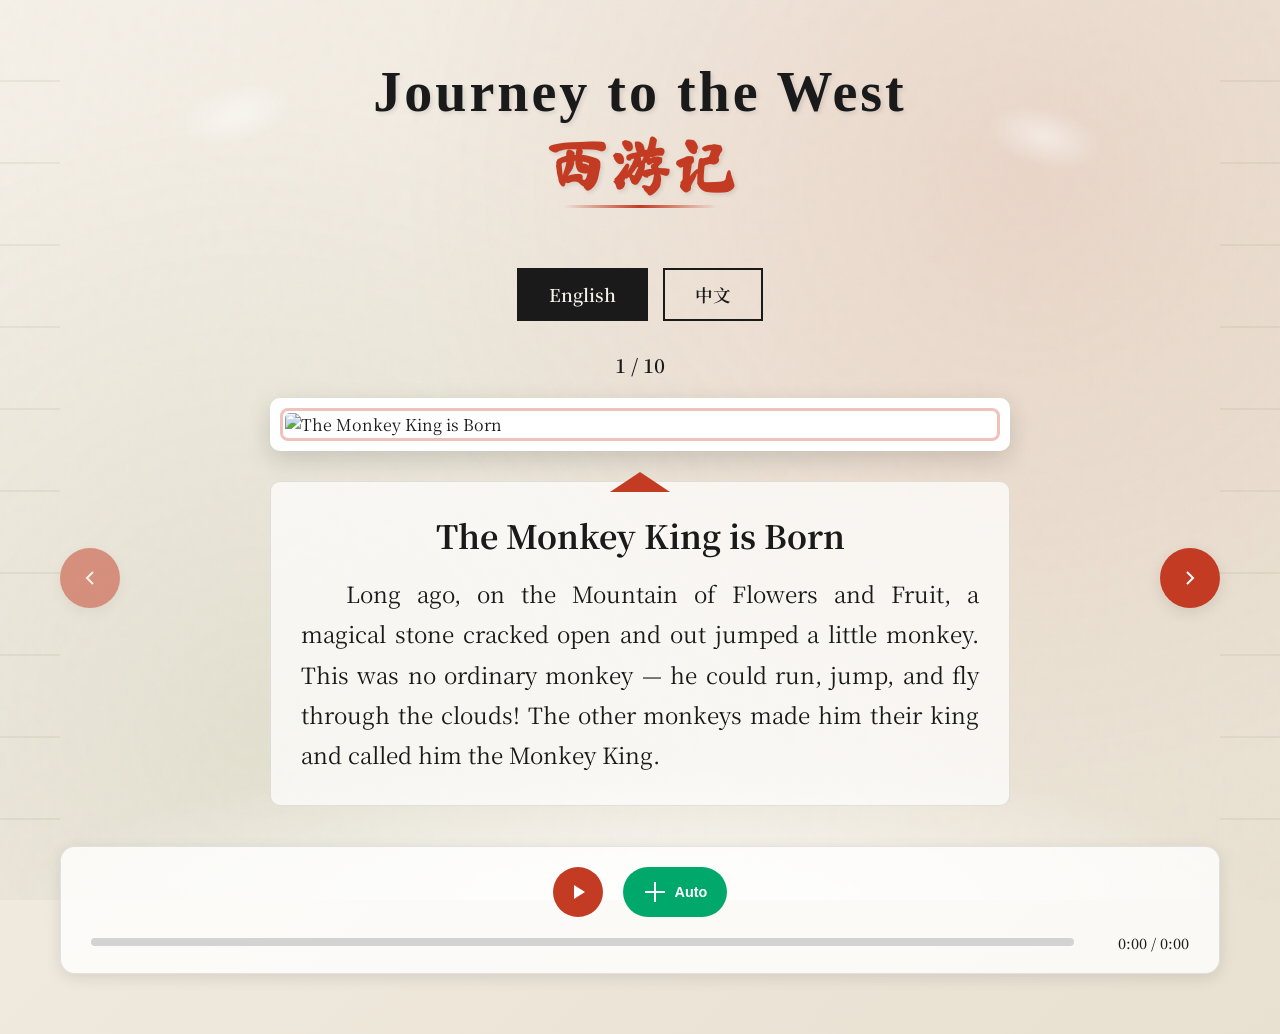
==== index.html @ ac000cf2 "Initial commit: Journey to the West interactive story app - Created bilingual story app (English/Chi" ====
<!DOCTYPE html>
<html lang="en">
<head>
    <meta charset="UTF-8">
    <meta name="viewport" content="width=device-width, initial-scale=1.0">
    <title>Journey to the West | 西游记</title>
    <link rel="stylesheet" href="css/style.css">
    <link href="https://fonts.googleapis.com/css2?family=Noto+Serif+SC:wght@400;600;700&family=Ma+Shan+Zheng&family=ZCOOL+XiaoWei&display=swap" rel="stylesheet">
</head>
<body>
    <div class="container">
        <!-- Header with traditional Chinese design -->
        <header class="header">
            <div class="cloud-decoration left"></div>
            <h1 class="title">
                <span class="title-en">Journey to the West</span>
                <span class="title-zh">西游记</span>
            </h1>
            <div class="cloud-decoration right"></div>
        </header>

        <!-- Language Toggle -->
        <div class="language-toggle">
            <button id="langEn" class="lang-btn active">English</button>
            <button id="langZh" class="lang-btn">中文</button>
        </div>

        <!-- Main Story Area -->
        <main class="story-area">
            <!-- Page Navigation -->
            <button id="prevBtn" class="nav-btn prev" aria-label="Previous page">
                <svg viewBox="0 0 24 24" fill="none" stroke="currentColor" stroke-width="2">
                    <path d="M15 18l-6-6 6-6"/>
                </svg>
            </button>

            <!-- Story Content -->
            <div class="story-content">
                <div class="page-indicator">
                    <span id="currentPage">1</span> / <span id="totalPages">10</span>
                </div>
                
                <div class="illustration-container">
                    <img id="storyImage" src="images/page1.jpg" alt="Story illustration" class="story-image">
                    <div class="illustration-frame"></div>
                </div>

                <div class="text-container">
                    <h2 id="storyTitle" class="story-title">The Monkey King is Born</h2>
                    <div id="pinyinContainer" class="pinyin-container" style="display: none;">
                        <p id="storyPinyin" class="story-pinyin">Měi Hóu Wáng Chū Shì</p>
                    </div>
                    <p id="storyText" class="story-text">Long ago, on the Mountain of Flowers and Fruit, a magical stone cracked open and out jumped a little monkey.</p>
                </div>
            </div>

            <button id="nextBtn" class="nav-btn next" aria-label="Next page">
                <svg viewBox="0 0 24 24" fill="none" stroke="currentColor" stroke-width="2">
                    <path d="M9 18l6-6-6-6"/>
                </svg>
            </button>
        </main>

        <!-- Audio Controls -->
        <div class="audio-controls">
            <div class="audio-main">
                <button id="playBtn" class="audio-btn play" aria-label="Play audio">
                    <svg viewBox="0 0 24 24" fill="currentColor">
                        <path d="M8 5v14l11-7z"/>
                    </svg>
                </button>
                <button id="autoPlayBtn" class="audio-btn auto-play" aria-label="Toggle auto play">
                    <svg viewBox="0 0 24 24" fill="none" stroke="currentColor" stroke-width="2">
                        <path d="M12 2v20M2 12h20"/>
                    </svg>
                    <span class="auto-play-text">Auto</span>
                </button>
            </div>
            <div class="audio-progress">
                <div id="progressBar" class="progress-bar">
                    <div id="progressFill" class="progress-fill"></div>
                </div>
                <div class="audio-time">
                    <span id="currentTime">0:00</span> / <span id="totalTime">0:00</span>
                </div>
            </div>
        </div>

        <!-- Decorative Elements -->
        <div class="decorative-elements">
            <div class="bamboo-left"></div>
            <div class="bamboo-right"></div>
            <div class="cloud-bottom"></div>
        </div>
    </div>

    <script src="js/app.js"></script>
</body>
</html>
---- css/style.css ----
/* CSS Variables for Chinese painting aesthetic */
:root {
    /* Colors inspired by traditional Chinese paintings */
    --ink-black: #1a1a1a;
    --rice-paper: #f5f0e8;
    --vermillion: #c23b22;
    --jade-green: #00a86b;
    --gold: #d4af37;
    --sky-blue: #87ceeb;
    --plum-purple: #8e4585;
    --bamboo-green: #78915a;
    --mist-gray: #d3d3d3;
    
    /* Gradients */
    --paper-gradient: linear-gradient(135deg, #f5f0e8 0%, #e8e0d0 100%);
    --ink-gradient: linear-gradient(135deg, #1a1a1a 0%, #333333 100%);
    
    /* Shadows */
    --shadow-soft: 0 4px 15px rgba(0, 0, 0, 0.1);
    --shadow-medium: 0 8px 25px rgba(0, 0, 0, 0.15);
    
    /* Transitions */
    --transition-smooth: all 0.4s cubic-bezier(0.4, 0, 0.2, 1);
}

/* Reset and base styles */
* {
    margin: 0;
    padding: 0;
    box-sizing: border-box;
}

body {
    font-family: 'Noto Serif SC', 'Georgia', serif;
    background: var(--paper-gradient);
    color: var(--ink-black);
    min-height: 100vh;
    overflow-x: hidden;
    position: relative;
}

/* Background texture like rice paper */
body::before {
    content: '';
    position: fixed;
    top: 0;
    left: 0;
    width: 100%;
    height: 100%;
    background-image: 
        radial-gradient(circle at 20% 80%, rgba(120, 145, 90, 0.1) 0%, transparent 50%),
        radial-gradient(circle at 80% 20%, rgba(194, 59, 34, 0.1) 0%, transparent 50%),
        url('data:image/svg+xml;utf8,<svg xmlns="http://www.w3.org/2000/svg" viewBox="0 0 100 100"><filter id="noise"><feTurbulence type="fractalNoise" baseFrequency="0.8" numOctaves="4" stitchTiles="stitch"/></filter><rect width="100%" height="100%" filter="url(%23noise)" opacity="0.03"/></svg>');
    pointer-events: none;
    z-index: -1;
}

.container {
    max-width: 1200px;
    margin: 0 auto;
    padding: 20px;
    position: relative;
}

/* Header styling */
.header {
    text-align: center;
    padding: 40px 20px;
    position: relative;
    margin-bottom: 30px;
}

.title {
    display: flex;
    flex-direction: column;
    align-items: center;
    gap: 10px;
}

.title-en {
    font-size: 3.5rem;
    font-weight: 700;
    color: var(--ink-black);
    text-shadow: 2px 2px 4px rgba(0, 0, 0, 0.1);
    letter-spacing: 3px;
    font-family: 'Georgia', serif;
}

.title-zh {
    font-size: 4rem;
    font-weight: 700;
    color: var(--vermillion);
    font-family: 'Ma Shan Zheng', cursive;
    text-shadow: 2px 2px 4px rgba(0, 0, 0, 0.1);
    position: relative;
}

.title-zh::after {
    content: '';
    position: absolute;
    bottom: -10px;
    left: 50%;
    transform: translateX(-50%);
    width: 80%;
    height: 3px;
    background: linear-gradient(90deg, transparent, var(--vermillion), transparent);
}

/* Cloud decorations */
.cloud-decoration {
    position: absolute;
    width: 120px;
    height: 60px;
    background: radial-gradient(ellipse at center, rgba(255, 255, 255, 0.8) 0%, transparent 70%);
    border-radius: 50%;
    opacity: 0.6;
}

.cloud-decoration.left {
    left: 10%;
    top: 30%;
    transform: rotate(-15deg);
}

.cloud-decoration.right {
    right: 10%;
    top: 40%;
    transform: rotate(15deg);
}

/* Language Toggle */
.language-toggle {
    display: flex;
    justify-content: center;
    gap: 15px;
    margin-bottom: 30px;
}

.lang-btn {
    padding: 12px 30px;
    border: 2px solid var(--ink-black);
    background: transparent;
    color: var(--ink-black);
    font-family: 'Noto Serif SC', serif;
    font-size: 1.1rem;
    font-weight: 600;
    cursor: pointer;
    transition: var(--transition-smooth);
    position: relative;
    overflow: hidden;
}

.lang-btn::before {
    content: '';
    position: absolute;
    top: 0;
    left: -100%;
    width: 100%;
    height: 100%;
    background: var(--ink-black);
    transition: var(--transition-smooth);
    z-index: -1;
}

.lang-btn:hover::before,
.lang-btn.active::before {
    left: 0;
}

.lang-btn:hover,
.lang-btn.active {
    color: var(--rice-paper);
}

/* Main Story Area */
.story-area {
    display: flex;
    align-items: center;
    justify-content: space-between;
    margin-bottom: 40px;
    position: relative;
}

/* Navigation Buttons */
.nav-btn {
    width: 60px;
    height: 60px;
    border: none;
    background: var(--vermillion);
    color: white;
    border-radius: 50%;
    cursor: pointer;
    display: flex;
    align-items: center;
    justify-content: center;
    transition: var(--transition-smooth);
    box-shadow: var(--shadow-soft);
    z-index: 10;
}

.nav-btn:hover {
    transform: scale(1.1);
    box-shadow: var(--shadow-medium);
}

.nav-btn svg {
    width: 24px;
    height: 24px;
}

.nav-btn.prev {
    position: absolute;
    left: 0;
}

.nav-btn.next {
    position: absolute;
    right: 0;
}

/* Story Content */
.story-content {
    flex: 1;
    max-width: 900px;
    margin: 0 auto;
    padding: 0 80px;
}

.page-indicator {
    text-align: center;
    font-size: 1.2rem;
    color: var(--ink-black);
    margin-bottom: 20px;
    font-weight: 600;
}

/* Illustration Container */
.illustration-container {
    position: relative;
    margin-bottom: 30px;
    border-radius: 10px;
    overflow: hidden;
    box-shadow: var(--shadow-medium);
    background: white;
    padding: 15px;
}

.story-image {
    width: 100%;
    height: 400px;
    object-fit: cover;
    border-radius: 5px;
    transition: var(--transition-smooth);
}

.illustration-frame {
    position: absolute;
    top: 10px;
    left: 10px;
    right: 10px;
    bottom: 10px;
    border: 3px solid var(--vermillion);
    border-radius: 8px;
    pointer-events: none;
    opacity: 0.3;
}

/* Text Container */
.text-container {
    background: rgba(255, 255, 255, 0.7);
    padding: 30px;
    border-radius: 10px;
    border: 1px solid rgba(0, 0, 0, 0.1);
    position: relative;
}

.text-container::before {
    content: '';
    position: absolute;
    top: -10px;
    left: 50%;
    transform: translateX(-50%);
    width: 60px;
    height: 20px;
    background: var(--vermillion);
    clip-path: polygon(50% 0%, 0% 100%, 100% 100%);
}

.story-title {
    font-size: 2rem;
    color: var(--ink-black);
    margin-bottom: 15px;
    text-align: center;
    font-family: 'Noto Serif SC', serif;
    font-weight: 700;
}

.pinyin-container {
    text-align: center;
    margin-bottom: 15px;
}

.story-pinyin {
    font-size: 1.3rem;
    color: var(--plum-purple);
    font-style: italic;
    font-family: 'Georgia', serif;
}

.story-text {
    font-size: 1.4rem;
    line-height: 1.8;
    color: var(--ink-black);
    text-align: justify;
    text-indent: 2em;
}

/* Audio Controls */
.audio-controls {
    background: rgba(255, 255, 255, 0.8);
    padding: 20px 30px;
    border-radius: 15px;
    box-shadow: var(--shadow-soft);
    margin-bottom: 40px;
    border: 1px solid rgba(0, 0, 0, 0.1);
}

.audio-main {
    display: flex;
    justify-content: center;
    gap: 20px;
    margin-bottom: 15px;
}

.audio-btn {
    width: 50px;
    height: 50px;
    border: none;
    border-radius: 50%;
    cursor: pointer;
    display: flex;
    align-items: center;
    justify-content: center;
    transition: var(--transition-smooth);
    position: relative;
}

.audio-btn.play {
    background: var(--vermillion);
    color: white;
}

.audio-btn.play:hover {
    background: #a52d1a;
    transform: scale(1.05);
}

.audio-btn.auto-play {
    background: var(--jade-green);
    color: white;
    width: auto;
    padding: 0 20px;
    border-radius: 25px;
    gap: 8px;
}

.audio-btn.auto-play:hover {
    background: #008c5a;
}

.audio-btn.auto-play.active {
    background: var(--gold);
    color: var(--ink-black);
}

.auto-play-text {
    font-size: 0.9rem;
    font-weight: 600;
}

.audio-btn svg {
    width: 24px;
    height: 24px;
}

/* Progress Bar */
.audio-progress {
    display: flex;
    align-items: center;
    gap: 15px;
}

.progress-bar {
    flex: 1;
    height: 8px;
    background: var(--mist-gray);
    border-radius: 4px;
    overflow: hidden;
    cursor: pointer;
}

.progress-fill {
    height: 100%;
    background: linear-gradient(90deg, var(--vermillion), var(--gold));
    width: 0%;
    transition: width 0.1s linear;
    border-radius: 4px;
}

.audio-time {
    font-size: 0.9rem;
    color: var(--ink-black);
    font-weight: 500;
    min-width: 100px;
    text-align: right;
}

/* Decorative Elements */
.decorative-elements {
    position: fixed;
    top: 0;
    left: 0;
    width: 100%;
    height: 100%;
    pointer-events: none;
    z-index: -1;
}

.bamboo-left,
.bamboo-right {
    position: absolute;
    width: 60px;
    height: 100%;
    background: repeating-linear-gradient(
        0deg,
        transparent,
        transparent 40px,
        var(--bamboo-green) 40px,
        var(--bamboo-green) 42px
    );
    opacity: 0.1;
}

.bamboo-left {
    left: 0;
    background: repeating-linear-gradient(
        0deg,
        transparent,
        transparent 80px,
        var(--bamboo-green) 80px,
        var(--bamboo-green) 82px
    );
}

.bamboo-right {
    right: 0;
    background: repeating-linear-gradient(
        0deg,
        transparent,
        transparent 80px,
        var(--bamboo-green) 80px,
        var(--bamboo-green) 82px
    );
}

.cloud-bottom {
    position: absolute;
    bottom: 0;
    left: 0;
    width: 100%;
    height: 150px;
    background: radial-gradient(ellipse at bottom, rgba(255, 255, 255, 0.8) 0%, transparent 70%);
}

/* Responsive Design */
@media (max-width: 768px) {
    .title-en {
        font-size: 2.5rem;
    }
    
    .title-zh {
        font-size: 3rem;
    }
    
    .story-content {
        padding: 0 60px;
    }
    
    .story-image {
        height: 300px;
    }
    
    .story-text {
        font-size: 1.2rem;
    }
    
    .nav-btn {
        width: 50px;
        height: 50px;
    }
    
    .nav-btn svg {
        width: 20px;
        height: 20px;
    }
    
    .audio-controls {
        padding: 15px 20px;
    }
}

@media (max-width: 480px) {
    .title-en {
        font-size: 2rem;
    }
    
    .title-zh {
        font-size: 2.5rem;
    }
    
    .story-content {
        padding: 0 50px;
    }
    
    .story-image {
        height: 250px;
    }
    
    .story-text {
        font-size: 1.1rem;
        line-height: 1.6;
    }
    
    .text-container {
        padding: 20px;
    }
    
    .audio-main {
        flex-direction: column;
        align-items: center;
    }
}

/* Animations */
@keyframes fadeIn {
    from { opacity: 0; transform: translateY(20px); }
    to { opacity: 1; transform: translateY(0); }
}

@keyframes pulse {
    0%, 100% { transform: scale(1); }
    50% { transform: scale(1.05); }
}

.story-content {
    animation: fadeIn 0.6s ease-out;
}

.story-image:hover {
    animation: pulse 2s infinite;
}

/* Print styles */
@media print {
    .audio-controls,
    .language-toggle,
    .nav-btn,
    .decorative-elements {
        display: none;
    }
    
    .story-area {
        flex-direction: column;
    }
    
    .story-content {
        padding: 0;
    }
}
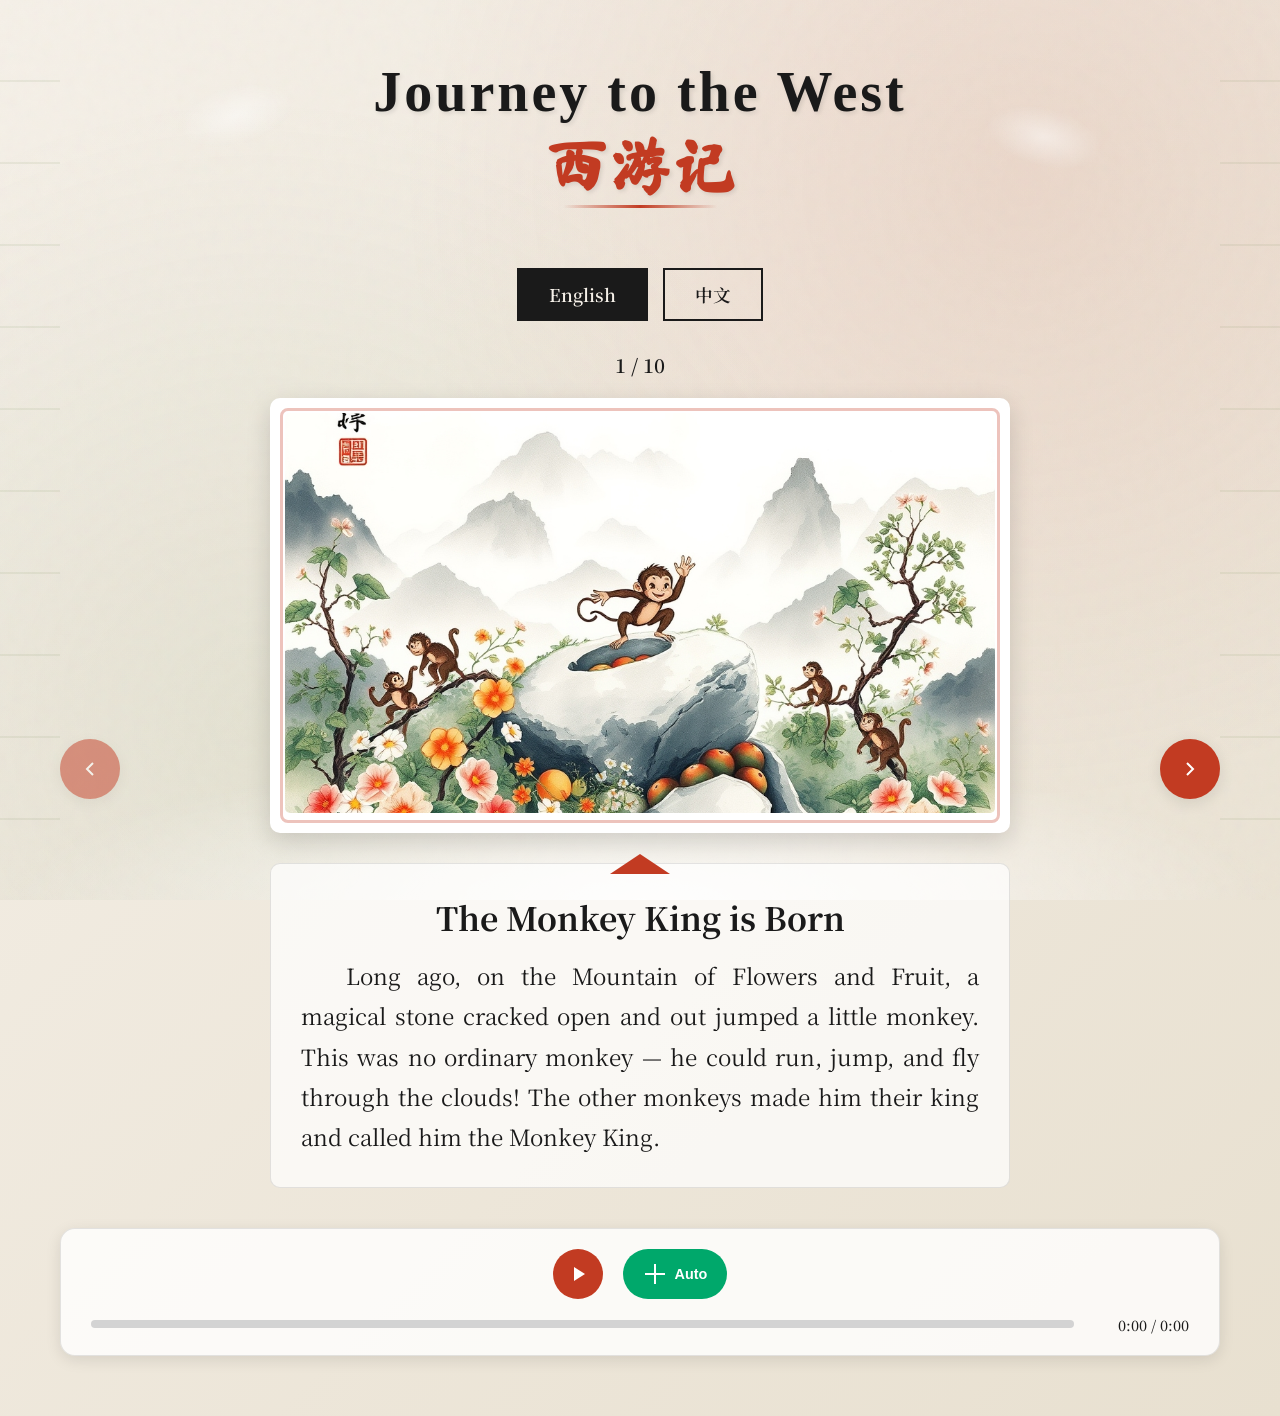
==== commit dd6b19bd: "Fix: Add pinyin for content text on all pages - Added content pinyin container to HTML - Updated Jav" ====
--- a/index.html
+++ b/index.html
@@ -47,8 +47,11 @@
 
                 <div class="text-container">
                     <h2 id="storyTitle" class="story-title">The Monkey King is Born</h2>
-                    <div id="pinyinContainer" class="pinyin-container" style="display: none;">
-                        <p id="storyPinyin" class="story-pinyin">Měi Hóu Wáng Chū Shì</p>
+                    <div id="titlePinyinContainer" class="pinyin-container" style="display: none;">
+                        <p id="storyTitlePinyin" class="story-pinyin">Měi Hóu Wáng Chū Shì</p>
+                    </div>
+                    <div id="contentPinyinContainer" class="content-pinyin-container" style="display: none;">
+                        <p id="storyContentPinyin" class="content-pinyin">Hěn jiǔ yǐ qián, zài huā guǒ shān shàng...</p>
                     </div>
                     <p id="storyText" class="story-text">Long ago, on the Mountain of Flowers and Fruit, a magical stone cracked open and out jumped a little monkey.</p>
                 </div>
--- a/css/style.css
+++ b/css/style.css
@@ -307,6 +307,23 @@
     font-family: 'Georgia', serif;
 }
 
+.content-pinyin-container {
+    margin-bottom: 15px;
+    padding: 15px;
+    background: rgba(142, 69, 133, 0.05);
+    border-radius: 8px;
+    border-left: 3px solid var(--plum-purple);
+}
+
+.content-pinyin {
+    font-size: 1.1rem;
+    color: var(--plum-purple);
+    font-style: italic;
+    font-family: 'Georgia', serif;
+    line-height: 1.8;
+    text-align: justify;
+}
+
 .story-text {
     font-size: 1.4rem;
     line-height: 1.8;
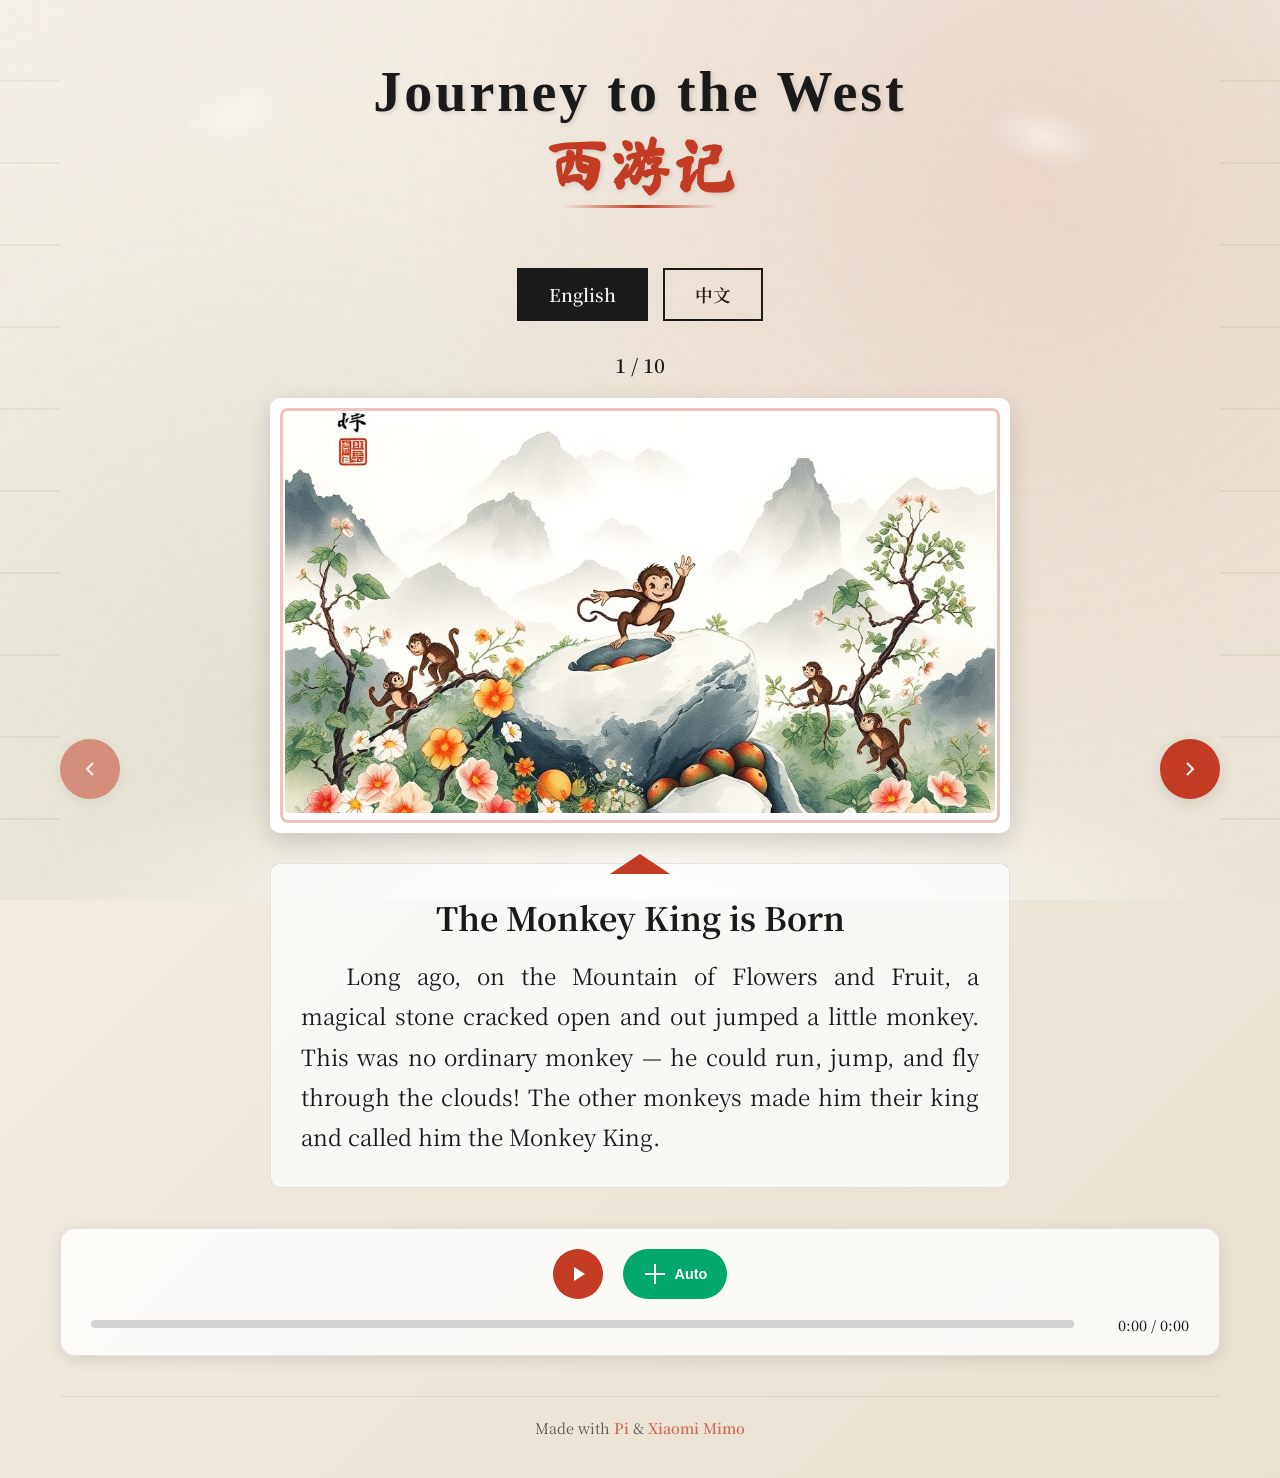
==== commit 261afc7d: "Add credits footer for Pi and Xiaomi Mimo" ====
--- a/index.html
+++ b/index.html
@@ -89,6 +89,11 @@
             </div>
         </div>
 
+        <!-- Footer -->
+        <footer class="footer">
+            <p>Made with <a href="https://pi.dev" target="_blank" rel="noopener">Pi</a> & <a href="https://mimo.mi.com/" target="_blank" rel="noopener">Xiaomi Mimo</a></p>
+        </footer>
+
         <!-- Decorative Elements -->
         <div class="decorative-elements">
             <div class="bamboo-left"></div>
--- a/css/style.css
+++ b/css/style.css
@@ -489,6 +489,29 @@
     background: radial-gradient(ellipse at bottom, rgba(255, 255, 255, 0.8) 0%, transparent 70%);
 }
 
+/* Footer */
+.footer {
+    text-align: center;
+    padding: 20px;
+    margin-top: 20px;
+    border-top: 1px solid rgba(0, 0, 0, 0.1);
+    font-size: 0.9rem;
+    color: var(--ink-black);
+    opacity: 0.7;
+}
+
+.footer a {
+    color: var(--vermillion);
+    text-decoration: none;
+    font-weight: 600;
+    transition: var(--transition-smooth);
+}
+
+.footer a:hover {
+    color: #a52d1a;
+    text-decoration: underline;
+}
+
 /* Responsive Design */
 @media (max-width: 768px) {
     .title-en {
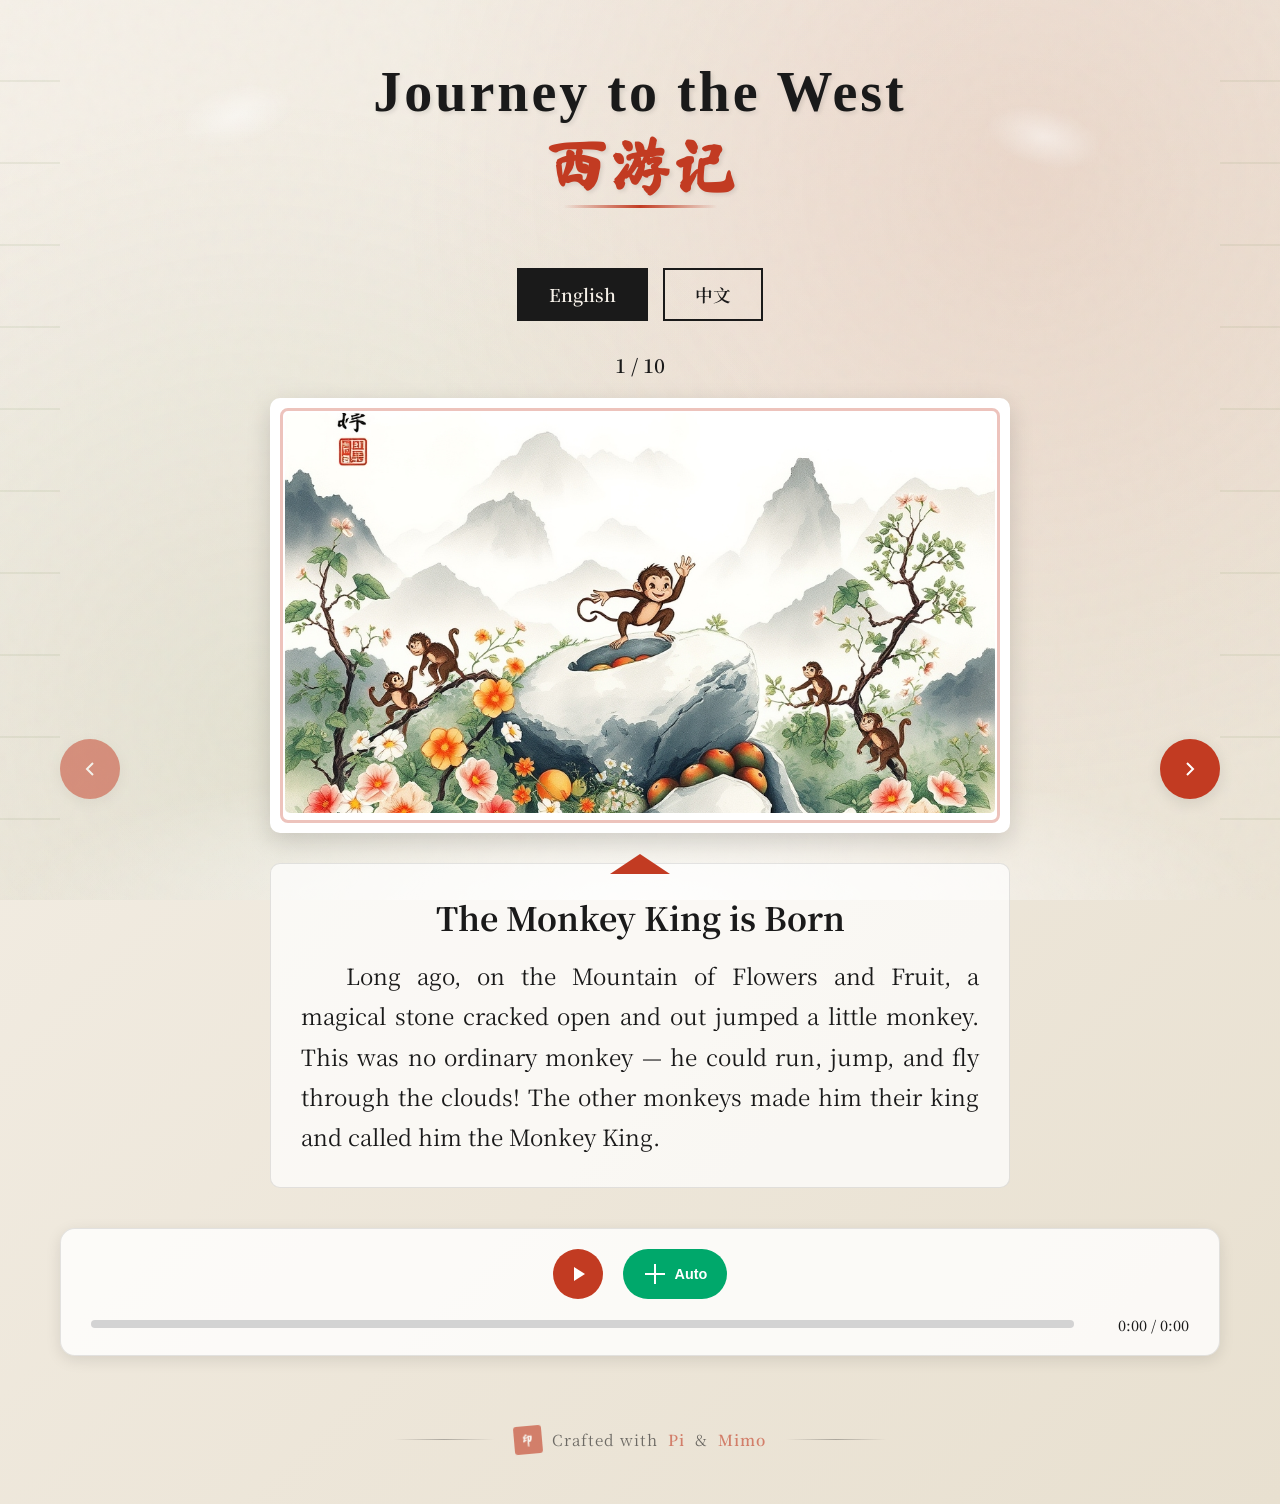
==== commit 522badc0: "Update README with credits and improve footer design - Added MIT license to README - Added Credits s" ====
--- a/index.html
+++ b/index.html
@@ -91,7 +91,13 @@
 
         <!-- Footer -->
         <footer class="footer">
-            <p>Made with <a href="https://pi.dev" target="_blank" rel="noopener">Pi</a> & <a href="https://mimo.mi.com/" target="_blank" rel="noopener">Xiaomi Mimo</a></p>
+            <div class="footer-decoration"></div>
+            <p class="footer-text">
+                <span class="footer-seal">印</span>
+                Crafted with <a href="https://pi.dev" target="_blank" rel="noopener" class="footer-link">Pi</a> 
+                & <a href="https://mimo.mi.com/" target="_blank" rel="noopener" class="footer-link">Mimo</a>
+            </p>
+            <div class="footer-decoration"></div>
         </footer>
 
         <!-- Decorative Elements -->
--- a/css/style.css
+++ b/css/style.css
@@ -491,25 +491,72 @@
 
 /* Footer */
 .footer {
-    text-align: center;
-    padding: 20px;
-    margin-top: 20px;
-    border-top: 1px solid rgba(0, 0, 0, 0.1);
-    font-size: 0.9rem;
-    color: var(--ink-black);
-    opacity: 0.7;
-}
-
-.footer a {
+    display: flex;
+    align-items: center;
+    justify-content: center;
+    gap: 20px;
+    padding: 30px 20px;
+    margin-top: 40px;
+}
+
+.footer-decoration {
+    flex: 1;
+    max-width: 100px;
+    height: 1px;
+    background: linear-gradient(90deg, transparent, var(--ink-black), transparent);
+    opacity: 0.3;
+}
+
+.footer-text {
+    display: flex;
+    align-items: center;
+    gap: 10px;
+    font-size: 0.95rem;
+    color: var(--ink-black);
+    opacity: 0.6;
+    letter-spacing: 1px;
+}
+
+.footer-seal {
+    display: inline-flex;
+    align-items: center;
+    justify-content: center;
+    width: 28px;
+    height: 28px;
+    background: var(--vermillion);
+    color: white;
+    font-size: 0.8rem;
+    font-weight: 700;
+    border-radius: 3px;
+    transform: rotate(-5deg);
+    font-family: 'Ma Shan Zheng', cursive;
+}
+
+.footer-link {
     color: var(--vermillion);
     text-decoration: none;
     font-weight: 600;
     transition: var(--transition-smooth);
-}
-
-.footer a:hover {
+    position: relative;
+}
+
+.footer-link::after {
+    content: '';
+    position: absolute;
+    bottom: -2px;
+    left: 0;
+    width: 0;
+    height: 1px;
+    background: var(--vermillion);
+    transition: var(--transition-smooth);
+}
+
+.footer-link:hover::after {
+    width: 100%;
+}
+
+.footer-link:hover {
     color: #a52d1a;
-    text-decoration: underline;
 }
 
 /* Responsive Design */
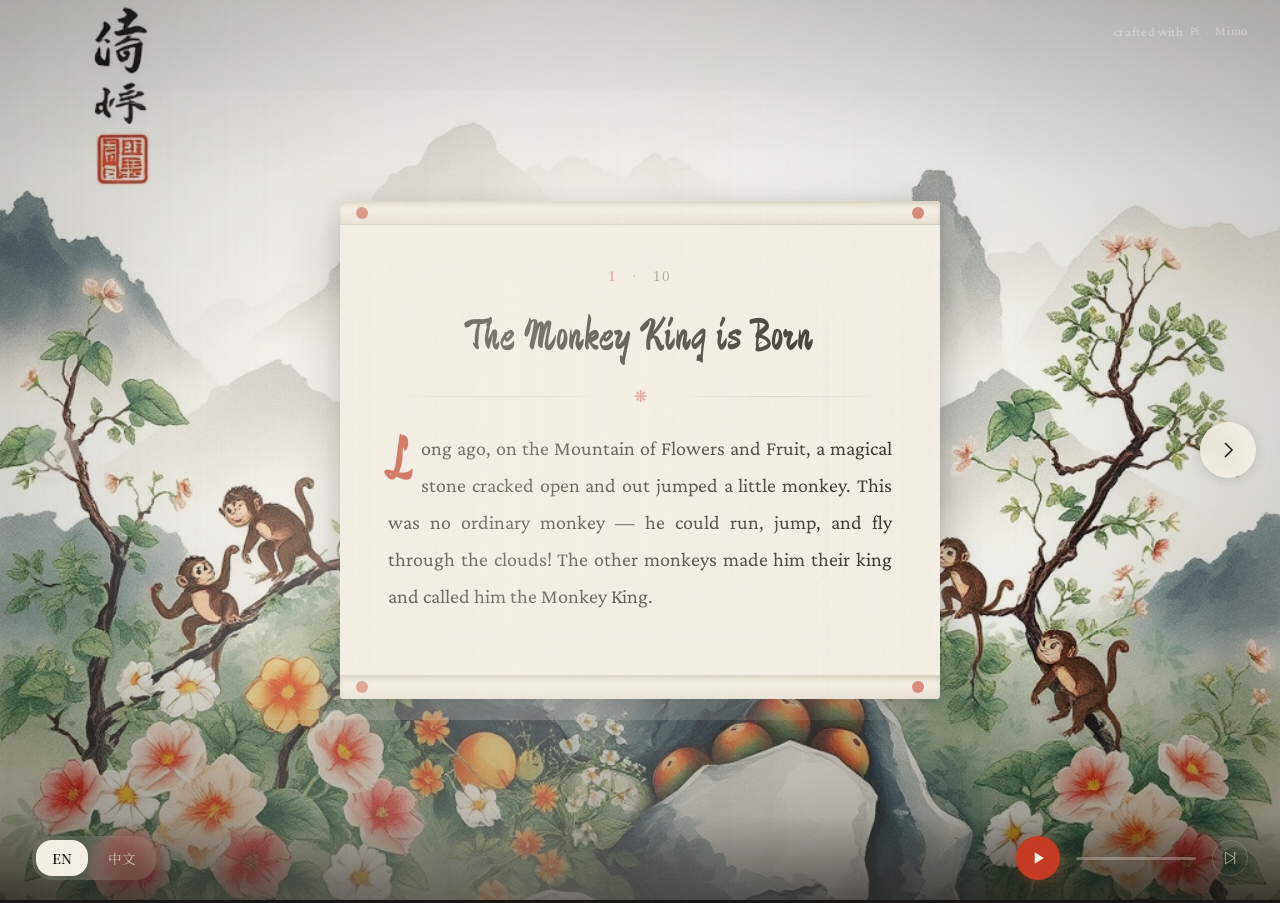
==== commit 5e827f0c: "Complete UI redesign — immersive reading experience - Full-viewport illustration background with vig" ====
--- a/index.html
+++ b/index.html
@@ -3,110 +3,119 @@
 <head>
     <meta charset="UTF-8">
     <meta name="viewport" content="width=device-width, initial-scale=1.0">
-    <title>Journey to the West | 西游记</title>
+    <title>西游记 — Journey to the West</title>
     <link rel="stylesheet" href="css/style.css">
-    <link href="https://fonts.googleapis.com/css2?family=Noto+Serif+SC:wght@400;600;700&family=Ma+Shan+Zheng&family=ZCOOL+XiaoWei&display=swap" rel="stylesheet">
+    <link rel="preconnect" href="https://fonts.googleapis.com">
+    <link rel="preconnect" href="https://fonts.gstatic.com" crossorigin>
+    <link href="https://fonts.googleapis.com/css2?family=Crimson+Pro:ital,wght@0,300;0,400;0,600;1,300;1,400&family=Noto+Serif+SC:wght@300;400;600;700&family=Ma+Shan+Zheng&display=swap" rel="stylesheet">
 </head>
 <body>
-    <div class="container">
-        <!-- Header with traditional Chinese design -->
-        <header class="header">
-            <div class="cloud-decoration left"></div>
-            <h1 class="title">
-                <span class="title-en">Journey to the West</span>
-                <span class="title-zh">西游记</span>
-            </h1>
-            <div class="cloud-decoration right"></div>
-        </header>
+    <!-- Atmospheric layers -->
+    <div class="atmosphere">
+        <div class="mist mist-1"></div>
+        <div class="mist mist-2"></div>
+        <div class="mist mist-3"></div>
+    </div>
 
-        <!-- Language Toggle -->
-        <div class="language-toggle">
-            <button id="langEn" class="lang-btn active">English</button>
-            <button id="langZh" class="lang-btn">中文</button>
+    <!-- Main container -->
+    <main class="canvas">
+        <!-- Illustration layer -->
+        <div class="illustration-layer">
+            <img id="storyImage" src="images/page1.jpg" alt="" class="illustration">
+            <div class="illustration-vignette"></div>
         </div>
 
-        <!-- Main Story Area -->
-        <main class="story-area">
-            <!-- Page Navigation -->
-            <button id="prevBtn" class="nav-btn prev" aria-label="Previous page">
-                <svg viewBox="0 0 24 24" fill="none" stroke="currentColor" stroke-width="2">
-                    <path d="M15 18l-6-6 6-6"/>
-                </svg>
-            </button>
+        <!-- Story scroll -->
+        <div class="scroll-container">
+            <div class="scroll">
+                <div class="scroll-edge scroll-edge-top"></div>
+                <div class="scroll-content">
+                    <!-- Page indicator -->
+                    <div class="page-mark">
+                        <span class="page-mark-number" id="currentPage">1</span>
+                        <span class="page-mark-divider">·</span>
+                        <span class="page-mark-total">10</span>
+                    </div>
 
-            <!-- Story Content -->
-            <div class="story-content">
-                <div class="page-indicator">
-                    <span id="currentPage">1</span> / <span id="totalPages">10</span>
+                    <!-- Title -->
+                    <header class="story-header">
+                        <h1 class="story-title" id="storyTitle">The Monkey King is Born</h1>
+                        <p class="story-pinyin" id="storyTitlePinyin">Měi Hóu Wáng Chū Shì</p>
+                    </header>
+
+                    <!-- Decorative divider -->
+                    <div class="divider">
+                        <span class="divider-ornament">❋</span>
+                    </div>
+
+                    <!-- Content pinyin -->
+                    <div class="content-pinyin" id="contentPinyinContainer">
+                        <p id="storyContentPinyin"></p>
+                    </div>
+
+                    <!-- Story text -->
+                    <article class="story-body">
+                        <p id="storyText" class="story-paragraph">Long ago, on the Mountain of Flowers and Fruit, a magical stone cracked open and out jumped a little monkey.</p>
+                    </article>
                 </div>
-                
-                <div class="illustration-container">
-                    <img id="storyImage" src="images/page1.jpg" alt="Story illustration" class="story-image">
-                    <div class="illustration-frame"></div>
-                </div>
-
-                <div class="text-container">
-                    <h2 id="storyTitle" class="story-title">The Monkey King is Born</h2>
-                    <div id="titlePinyinContainer" class="pinyin-container" style="display: none;">
-                        <p id="storyTitlePinyin" class="story-pinyin">Měi Hóu Wáng Chū Shì</p>
-                    </div>
-                    <div id="contentPinyinContainer" class="content-pinyin-container" style="display: none;">
-                        <p id="storyContentPinyin" class="content-pinyin">Hěn jiǔ yǐ qián, zài huā guǒ shān shàng...</p>
-                    </div>
-                    <p id="storyText" class="story-text">Long ago, on the Mountain of Flowers and Fruit, a magical stone cracked open and out jumped a little monkey.</p>
-                </div>
-            </div>
-
-            <button id="nextBtn" class="nav-btn next" aria-label="Next page">
-                <svg viewBox="0 0 24 24" fill="none" stroke="currentColor" stroke-width="2">
-                    <path d="M9 18l6-6-6-6"/>
-                </svg>
-            </button>
-        </main>
-
-        <!-- Audio Controls -->
-        <div class="audio-controls">
-            <div class="audio-main">
-                <button id="playBtn" class="audio-btn play" aria-label="Play audio">
-                    <svg viewBox="0 0 24 24" fill="currentColor">
-                        <path d="M8 5v14l11-7z"/>
-                    </svg>
-                </button>
-                <button id="autoPlayBtn" class="audio-btn auto-play" aria-label="Toggle auto play">
-                    <svg viewBox="0 0 24 24" fill="none" stroke="currentColor" stroke-width="2">
-                        <path d="M12 2v20M2 12h20"/>
-                    </svg>
-                    <span class="auto-play-text">Auto</span>
-                </button>
-            </div>
-            <div class="audio-progress">
-                <div id="progressBar" class="progress-bar">
-                    <div id="progressFill" class="progress-fill"></div>
-                </div>
-                <div class="audio-time">
-                    <span id="currentTime">0:00</span> / <span id="totalTime">0:00</span>
-                </div>
+                <div class="scroll-edge scroll-edge-bottom"></div>
             </div>
         </div>
 
-        <!-- Footer -->
-        <footer class="footer">
-            <div class="footer-decoration"></div>
-            <p class="footer-text">
-                <span class="footer-seal">印</span>
-                Crafted with <a href="https://pi.dev" target="_blank" rel="noopener" class="footer-link">Pi</a> 
-                & <a href="https://mimo.mi.com/" target="_blank" rel="noopener" class="footer-link">Mimo</a>
-            </p>
-            <div class="footer-decoration"></div>
+        <!-- Navigation -->
+        <nav class="navigation">
+            <button id="prevBtn" class="nav-arrow nav-prev" aria-label="Previous" disabled>
+                <svg viewBox="0 0 24 24" fill="none" stroke="currentColor" stroke-width="1.5">
+                    <path d="M15 19l-7-7 7-7"/>
+                </svg>
+            </button>
+            <button id="nextBtn" class="nav-arrow nav-next" aria-label="Next">
+                <svg viewBox="0 0 24 24" fill="none" stroke="currentColor" stroke-width="1.5">
+                    <path d="M9 5l7 7-7 7"/>
+                </svg>
+            </button>
+        </nav>
+
+        <!-- Audio & Language controls -->
+        <div class="controls">
+            <!-- Language switch -->
+            <div class="lang-switch">
+                <button id="langEn" class="lang-btn active" data-lang="en">EN</button>
+                <button id="langZh" class="lang-btn" data-lang="zh">中文</button>
+            </div>
+
+            <!-- Audio controls -->
+            <div class="audio-controls">
+                <button id="playBtn" class="play-btn" aria-label="Play">
+                    <svg class="icon-play" viewBox="0 0 24 24" fill="currentColor">
+                        <path d="M8 5v14l11-7z"/>
+                    </svg>
+                    <svg class="icon-pause" viewBox="0 0 24 24" fill="currentColor" style="display:none">
+                        <path d="M6 19h4V5H6v14zm8-14v14h4V5h-4z"/>
+                    </svg>
+                </button>
+                <div class="audio-progress">
+                    <div class="progress-track">
+                        <div id="progressFill" class="progress-fill"></div>
+                    </div>
+                </div>
+                <button id="autoPlayBtn" class="auto-btn" aria-label="Auto play">
+                    <svg viewBox="0 0 24 24" fill="none" stroke="currentColor" stroke-width="1.5">
+                        <path d="M5 3l14 9-14 9V3z"/>
+                        <path d="M19 3v18"/>
+                    </svg>
+                </button>
+            </div>
+        </div>
+
+        <!-- Credits -->
+        <footer class="credits">
+            <span> crafted with </span>
+            <a href="https://pi.dev" target="_blank" rel="noopener">Pi</a>
+            <span class="credits-dot">·</span>
+            <a href="https://mimo.mi.com/" target="_blank" rel="noopener">Mimo</a>
         </footer>
-
-        <!-- Decorative Elements -->
-        <div class="decorative-elements">
-            <div class="bamboo-left"></div>
-            <div class="bamboo-right"></div>
-            <div class="cloud-bottom"></div>
-        </div>
-    </div>
+    </main>
 
     <script src="js/app.js"></script>
 </body>
--- a/css/style.css
+++ b/css/style.css
@@ -1,666 +1,731 @@
-/* CSS Variables for Chinese painting aesthetic */
+/* ============================================
+   西游记 — Journey to the West
+   A reading experience in the style of Chinese painting
+   ============================================ */
+
 :root {
-    /* Colors inspired by traditional Chinese paintings */
-    --ink-black: #1a1a1a;
-    --rice-paper: #f5f0e8;
+    /* Ink & Paper */
+    --ink: #1a1814;
+    --ink-light: #3d3830;
+    --paper: #f4efe6;
+    --paper-dark: #e8e0d0;
+    
+    /* Accent palette — inspired by traditional pigments */
     --vermillion: #c23b22;
-    --jade-green: #00a86b;
-    --gold: #d4af37;
-    --sky-blue: #87ceeb;
-    --plum-purple: #8e4585;
-    --bamboo-green: #78915a;
-    --mist-gray: #d3d3d3;
-    
-    /* Gradients */
-    --paper-gradient: linear-gradient(135deg, #f5f0e8 0%, #e8e0d0 100%);
-    --ink-gradient: linear-gradient(135deg, #1a1a1a 0%, #333333 100%);
-    
-    /* Shadows */
-    --shadow-soft: 0 4px 15px rgba(0, 0, 0, 0.1);
-    --shadow-medium: 0 8px 25px rgba(0, 0, 0, 0.15);
-    
-    /* Transitions */
-    --transition-smooth: all 0.4s cubic-bezier(0.4, 0, 0.2, 1);
-}
-
-/* Reset and base styles */
-* {
+    --vermillion-deep: #8b1a1a;
+    --gold: #c9a227;
+    --jade: #2d5a47;
+    --indigo: #2c3e6b;
+    
+    /* Functional */
+    --mist: rgba(244, 239, 230, 0.7);
+    --shadow: rgba(26, 24, 20, 0.15);
+    
+    /* Typography scale */
+    --font-display: 'Ma Shan Zheng', cursive;
+    --font-serif: 'Noto Serif SC', 'Crimson Pro', Georgia, serif;
+    --font-body: 'Crimson Pro', 'Noto Serif SC', Georgia, serif;
+}
+
+/* Reset */
+*, *::before, *::after {
     margin: 0;
     padding: 0;
     box-sizing: border-box;
 }
 
+html {
+    font-size: 16px;
+    -webkit-font-smoothing: antialiased;
+    -moz-osx-font-smoothing: grayscale;
+}
+
 body {
-    font-family: 'Noto Serif SC', 'Georgia', serif;
-    background: var(--paper-gradient);
-    color: var(--ink-black);
-    min-height: 100vh;
-    overflow-x: hidden;
+    font-family: var(--font-body);
+    background: var(--ink);
+    color: var(--ink);
+    overflow: hidden;
+    height: 100vh;
+    width: 100vw;
+}
+
+/* ============================================
+   ATMOSPHERE — Floating mist layers
+   ============================================ */
+
+.atmosphere {
+    position: fixed;
+    inset: 0;
+    pointer-events: none;
+    z-index: 100;
+    overflow: hidden;
+}
+
+.mist {
+    position: absolute;
+    width: 200%;
+    height: 100%;
+    background: linear-gradient(
+        90deg,
+        transparent 0%,
+        var(--mist) 20%,
+        transparent 40%
+    );
+    opacity: 0.4;
+    animation: drift 30s linear infinite;
+}
+
+.mist-1 {
+    top: -20%;
+    animation-duration: 35s;
+    opacity: 0.3;
+}
+
+.mist-2 {
+    top: 30%;
+    animation-duration: 45s;
+    animation-delay: -15s;
+    opacity: 0.2;
+}
+
+.mist-3 {
+    bottom: -10%;
+    animation-duration: 40s;
+    animation-delay: -25s;
+    opacity: 0.25;
+}
+
+@keyframes drift {
+    from { transform: translateX(-50%); }
+    to { transform: translateX(0%); }
+}
+
+/* ============================================
+   CANVAS — Main layout
+   ============================================ */
+
+.canvas {
     position: relative;
-}
-
-/* Background texture like rice paper */
-body::before {
-    content: '';
-    position: fixed;
-    top: 0;
-    left: 0;
+    width: 100%;
+    height: 100vh;
+    display: flex;
+    align-items: center;
+    justify-content: center;
+}
+
+/* ============================================
+   ILLUSTRATION — Full viewport background
+   ============================================ */
+
+.illustration-layer {
+    position: absolute;
+    inset: 0;
+    z-index: 0;
+}
+
+.illustration {
     width: 100%;
     height: 100%;
-    background-image: 
-        radial-gradient(circle at 20% 80%, rgba(120, 145, 90, 0.1) 0%, transparent 50%),
-        radial-gradient(circle at 80% 20%, rgba(194, 59, 34, 0.1) 0%, transparent 50%),
-        url('data:image/svg+xml;utf8,<svg xmlns="http://www.w3.org/2000/svg" viewBox="0 0 100 100"><filter id="noise"><feTurbulence type="fractalNoise" baseFrequency="0.8" numOctaves="4" stitchTiles="stitch"/></filter><rect width="100%" height="100%" filter="url(%23noise)" opacity="0.03"/></svg>');
+    object-fit: cover;
+    object-position: center;
+    transition: opacity 1.2s ease, transform 8s ease;
+    will-change: opacity, transform;
+}
+
+.illustration-layer.crossfading .illustration {
+    opacity: 0;
+    transform: scale(1.05);
+}
+
+.illustration-vignette {
+    position: absolute;
+    inset: 0;
+    background: 
+        radial-gradient(ellipse at center, transparent 30%, rgba(26, 24, 20, 0.3) 100%),
+        linear-gradient(to bottom, rgba(26, 24, 20, 0.1) 0%, transparent 20%, transparent 70%, rgba(26, 24, 20, 0.4) 100%);
     pointer-events: none;
-    z-index: -1;
-}
-
-.container {
-    max-width: 1200px;
-    margin: 0 auto;
+}
+
+/* ============================================
+   SCROLL — The story container
+   ============================================ */
+
+.scroll-container {
+    position: relative;
+    z-index: 10;
+    width: 100%;
+    max-width: 640px;
+    max-height: 85vh;
     padding: 20px;
+}
+
+.scroll {
+    background: var(--paper);
+    border-radius: 4px;
+    box-shadow: 
+        0 4px 20px var(--shadow),
+        0 20px 60px rgba(0, 0, 0, 0.3),
+        inset 0 0 100px rgba(244, 239, 230, 0.5);
     position: relative;
-}
-
-/* Header styling */
-.header {
-    text-align: center;
-    padding: 40px 20px;
-    position: relative;
-    margin-bottom: 30px;
-}
-
-.title {
-    display: flex;
-    flex-direction: column;
-    align-items: center;
-    gap: 10px;
-}
-
-.title-en {
-    font-size: 3.5rem;
-    font-weight: 700;
-    color: var(--ink-black);
-    text-shadow: 2px 2px 4px rgba(0, 0, 0, 0.1);
-    letter-spacing: 3px;
-    font-family: 'Georgia', serif;
-}
-
-.title-zh {
-    font-size: 4rem;
-    font-weight: 700;
-    color: var(--vermillion);
-    font-family: 'Ma Shan Zheng', cursive;
-    text-shadow: 2px 2px 4px rgba(0, 0, 0, 0.1);
-    position: relative;
-}
-
-.title-zh::after {
+    overflow: hidden;
+}
+
+/* Paper texture overlay */
+.scroll::before {
     content: '';
     position: absolute;
-    bottom: -10px;
-    left: 50%;
-    transform: translateX(-50%);
-    width: 80%;
-    height: 3px;
-    background: linear-gradient(90deg, transparent, var(--vermillion), transparent);
-}
-
-/* Cloud decorations */
-.cloud-decoration {
-    position: absolute;
-    width: 120px;
-    height: 60px;
-    background: radial-gradient(ellipse at center, rgba(255, 255, 255, 0.8) 0%, transparent 70%);
-    border-radius: 50%;
-    opacity: 0.6;
-}
-
-.cloud-decoration.left {
-    left: 10%;
-    top: 30%;
-    transform: rotate(-15deg);
-}
-
-.cloud-decoration.right {
-    right: 10%;
-    top: 40%;
-    transform: rotate(15deg);
-}
-
-/* Language Toggle */
-.language-toggle {
-    display: flex;
-    justify-content: center;
-    gap: 15px;
-    margin-bottom: 30px;
-}
-
-.lang-btn {
-    padding: 12px 30px;
-    border: 2px solid var(--ink-black);
-    background: transparent;
-    color: var(--ink-black);
-    font-family: 'Noto Serif SC', serif;
-    font-size: 1.1rem;
-    font-weight: 600;
-    cursor: pointer;
-    transition: var(--transition-smooth);
+    inset: 0;
+    background-image: url("data:image/svg+xml,%3Csvg viewBox='0 0 200 200' xmlns='http://www.w3.org/2000/svg'%3E%3Cfilter id='n'%3E%3CfeTurbulence type='fractalNoise' baseFrequency='0.9' numOctaves='4' stitchTiles='stitch'/%3E%3C/filter%3E%3Crect width='100%25' height='100%25' filter='url(%23n)' opacity='0.03'/%3E%3C/svg%3E");
+    pointer-events: none;
+    z-index: 1;
+}
+
+/* Scroll edges — decorative rollers */
+.scroll-edge {
+    height: 24px;
+    background: linear-gradient(
+        to bottom,
+        var(--paper-dark) 0%,
+        var(--paper) 40%,
+        var(--paper-dark) 100%
+    );
+    border-radius: 4px 4px 0 0;
     position: relative;
-    overflow: hidden;
-}
-
-.lang-btn::before {
+    box-shadow: inset 0 2px 4px rgba(0, 0, 0, 0.1);
+}
+
+.scroll-edge-top {
+    border-bottom: 1px solid rgba(0, 0, 0, 0.08);
+}
+
+.scroll-edge-bottom {
+    border-top: 1px solid rgba(0, 0, 0, 0.08);
+    border-radius: 0 0 4px 4px;
+}
+
+.scroll-edge::before,
+.scroll-edge::after {
     content: '';
     position: absolute;
-    top: 0;
-    left: -100%;
-    width: 100%;
-    height: 100%;
-    background: var(--ink-black);
-    transition: var(--transition-smooth);
-    z-index: -1;
-}
-
-.lang-btn:hover::before,
-.lang-btn.active::before {
+    width: 12px;
+    height: 12px;
+    background: var(--vermillion);
+    border-radius: 50%;
+    top: 50%;
+    transform: translateY(-50%);
+    opacity: 0.6;
+}
+
+.scroll-edge::before { left: 16px; }
+.scroll-edge::after { right: 16px; }
+
+/* Scroll content */
+.scroll-content {
+    padding: 40px 48px;
+    max-height: calc(85vh - 48px);
+    overflow-y: auto;
+    scrollbar-width: thin;
+    scrollbar-color: var(--vermillion) transparent;
+}
+
+.scroll-content::-webkit-scrollbar {
+    width: 4px;
+}
+
+.scroll-content::-webkit-scrollbar-track {
+    background: transparent;
+}
+
+.scroll-content::-webkit-scrollbar-thumb {
+    background: var(--vermillion);
+    border-radius: 2px;
+}
+
+/* ============================================
+   PAGE MARK — Elegant page indicator
+   ============================================ */
+
+.page-mark {
+    text-align: center;
+    margin-bottom: 24px;
+    font-family: var(--font-serif);
+    font-size: 0.85rem;
+    letter-spacing: 0.2em;
+    color: var(--ink-light);
+    opacity: 0.6;
+}
+
+.page-mark-number {
+    font-weight: 600;
+    color: var(--vermillion);
+}
+
+.page-mark-divider {
+    margin: 0 8px;
+}
+
+/* ============================================
+   STORY HEADER
+   ============================================ */
+
+.story-header {
+    text-align: center;
+    margin-bottom: 20px;
+}
+
+.story-title {
+    font-family: var(--font-display);
+    font-size: 2.8rem;
+    font-weight: 400;
+    color: var(--ink);
+    line-height: 1.2;
+    margin-bottom: 8px;
+    transition: opacity 0.6s ease;
+}
+
+.story-pinyin {
+    font-family: 'Crimson Pro', serif;
+    font-size: 1rem;
+    font-style: italic;
+    font-weight: 300;
+    color: var(--vermillion);
+    letter-spacing: 0.1em;
+    opacity: 0.8;
+    display: none;
+}
+
+/* ============================================
+   DIVIDER — Ornamental separator
+   ============================================ */
+
+.divider {
+    display: flex;
+    align-items: center;
+    justify-content: center;
+    margin: 24px 0;
+    gap: 16px;
+}
+
+.divider::before,
+.divider::after {
+    content: '';
+    flex: 1;
+    height: 1px;
+    background: linear-gradient(90deg, transparent, var(--ink), transparent);
+    opacity: 0.15;
+}
+
+.divider-ornament {
+    color: var(--vermillion);
+    font-size: 1rem;
+    opacity: 0.6;
+}
+
+/* ============================================
+   CONTENT PINYIN
+   ============================================ */
+
+.content-pinyin {
+    display: none;
+    margin-bottom: 20px;
+    padding: 16px 20px;
+    background: rgba(194, 59, 34, 0.04);
+    border-left: 2px solid var(--vermillion);
+    border-radius: 0 4px 4px 0;
+}
+
+.content-pinyin p {
+    font-family: 'Crimson Pro', serif;
+    font-size: 0.95rem;
+    font-style: italic;
+    line-height: 1.9;
+    color: var(--ink-light);
+}
+
+/* ============================================
+   STORY BODY
+   ============================================ */
+
+.story-body {
+    font-family: var(--font-body);
+    font-size: 1.25rem;
+    line-height: 1.85;
+    color: var(--ink);
+    text-align: justify;
+    hyphens: auto;
+}
+
+.story-paragraph {
+    text-indent: 1.5em;
+    margin-bottom: 1em;
+    animation: fadeUp 0.8s ease both;
+}
+
+.story-paragraph:first-child {
+    text-indent: 0;
+}
+
+.story-paragraph:first-child::first-letter {
+    font-family: var(--font-display);
+    font-size: 3.2em;
+    float: left;
+    line-height: 0.8;
+    padding-right: 8px;
+    padding-top: 4px;
+    color: var(--vermillion);
+}
+
+@keyframes fadeUp {
+    from {
+        opacity: 0;
+        transform: translateY(12px);
+    }
+    to {
+        opacity: 1;
+        transform: translateY(0);
+    }
+}
+
+/* ============================================
+   NAVIGATION
+   ============================================ */
+
+.navigation {
+    position: fixed;
     left: 0;
-}
-
-.lang-btn:hover,
-.lang-btn.active {
-    color: var(--rice-paper);
-}
-
-/* Main Story Area */
-.story-area {
+    right: 0;
+    top: 50%;
+    transform: translateY(-50%);
+    z-index: 20;
+    display: flex;
+    justify-content: space-between;
+    padding: 0 24px;
+    pointer-events: none;
+}
+
+.nav-arrow {
+    width: 56px;
+    height: 56px;
+    border: none;
+    background: rgba(244, 239, 230, 0.9);
+    color: var(--ink);
+    border-radius: 50%;
+    cursor: pointer;
+    display: flex;
+    align-items: center;
+    justify-content: center;
+    transition: all 0.4s cubic-bezier(0.4, 0, 0.2, 1);
+    pointer-events: auto;
+    box-shadow: 0 2px 12px var(--shadow);
+    backdrop-filter: blur(8px);
+}
+
+.nav-arrow:hover:not(:disabled) {
+    background: var(--paper);
+    transform: scale(1.1);
+    box-shadow: 0 4px 20px var(--shadow);
+}
+
+.nav-arrow:disabled {
+    opacity: 0.3;
+    cursor: default;
+}
+
+.nav-arrow svg {
+    width: 24px;
+    height: 24px;
+}
+
+/* ============================================
+   CONTROLS — Bottom bar
+   ============================================ */
+
+.controls {
+    position: fixed;
+    bottom: 0;
+    left: 0;
+    right: 0;
+    z-index: 20;
     display: flex;
     align-items: center;
     justify-content: space-between;
-    margin-bottom: 40px;
-    position: relative;
-}
-
-/* Navigation Buttons */
-.nav-btn {
-    width: 60px;
-    height: 60px;
+    padding: 20px 32px;
+    background: linear-gradient(to top, rgba(26, 24, 20, 0.6) 0%, transparent 100%);
+}
+
+/* Language switch */
+.lang-switch {
+    display: flex;
+    gap: 4px;
+    background: rgba(244, 239, 230, 0.15);
+    border-radius: 20px;
+    padding: 4px;
+    backdrop-filter: blur(8px);
+}
+
+.lang-btn {
+    padding: 8px 16px;
+    border: none;
+    background: transparent;
+    color: var(--paper);
+    font-family: var(--font-serif);
+    font-size: 0.85rem;
+    font-weight: 400;
+    cursor: pointer;
+    border-radius: 16px;
+    transition: all 0.3s ease;
+    opacity: 0.7;
+}
+
+.lang-btn:hover {
+    opacity: 1;
+}
+
+.lang-btn.active {
+    background: var(--paper);
+    color: var(--ink);
+    opacity: 1;
+    font-weight: 600;
+}
+
+/* Audio controls */
+.audio-controls {
+    display: flex;
+    align-items: center;
+    gap: 16px;
+}
+
+.play-btn {
+    width: 44px;
+    height: 44px;
     border: none;
     background: var(--vermillion);
-    color: white;
+    color: var(--paper);
     border-radius: 50%;
     cursor: pointer;
     display: flex;
     align-items: center;
     justify-content: center;
-    transition: var(--transition-smooth);
-    box-shadow: var(--shadow-soft);
-    z-index: 10;
-}
-
-.nav-btn:hover {
-    transform: scale(1.1);
-    box-shadow: var(--shadow-medium);
-}
-
-.nav-btn svg {
-    width: 24px;
-    height: 24px;
-}
-
-.nav-btn.prev {
-    position: absolute;
-    left: 0;
-}
-
-.nav-btn.next {
-    position: absolute;
-    right: 0;
-}
-
-/* Story Content */
-.story-content {
-    flex: 1;
-    max-width: 900px;
-    margin: 0 auto;
-    padding: 0 80px;
-}
-
-.page-indicator {
-    text-align: center;
-    font-size: 1.2rem;
-    color: var(--ink-black);
-    margin-bottom: 20px;
-    font-weight: 600;
-}
-
-/* Illustration Container */
-.illustration-container {
-    position: relative;
-    margin-bottom: 30px;
-    border-radius: 10px;
+    transition: all 0.3s ease;
+    box-shadow: 0 2px 12px rgba(194, 59, 34, 0.4);
+}
+
+.play-btn:hover {
+    transform: scale(1.08);
+    box-shadow: 0 4px 20px rgba(194, 59, 34, 0.5);
+}
+
+.play-btn svg {
+    width: 20px;
+    height: 20px;
+}
+
+.audio-progress {
+    width: 120px;
+}
+
+.progress-track {
+    height: 3px;
+    background: rgba(244, 239, 230, 0.3);
+    border-radius: 2px;
     overflow: hidden;
-    box-shadow: var(--shadow-medium);
-    background: white;
-    padding: 15px;
-}
-
-.story-image {
-    width: 100%;
-    height: 400px;
-    object-fit: cover;
-    border-radius: 5px;
-    transition: var(--transition-smooth);
-}
-
-.illustration-frame {
-    position: absolute;
-    top: 10px;
-    left: 10px;
-    right: 10px;
-    bottom: 10px;
-    border: 3px solid var(--vermillion);
-    border-radius: 8px;
-    pointer-events: none;
-    opacity: 0.3;
-}
-
-/* Text Container */
-.text-container {
-    background: rgba(255, 255, 255, 0.7);
-    padding: 30px;
-    border-radius: 10px;
-    border: 1px solid rgba(0, 0, 0, 0.1);
-    position: relative;
-}
-
-.text-container::before {
-    content: '';
-    position: absolute;
-    top: -10px;
-    left: 50%;
-    transform: translateX(-50%);
-    width: 60px;
-    height: 20px;
-    background: var(--vermillion);
-    clip-path: polygon(50% 0%, 0% 100%, 100% 100%);
-}
-
-.story-title {
-    font-size: 2rem;
-    color: var(--ink-black);
-    margin-bottom: 15px;
-    text-align: center;
-    font-family: 'Noto Serif SC', serif;
-    font-weight: 700;
-}
-
-.pinyin-container {
-    text-align: center;
-    margin-bottom: 15px;
-}
-
-.story-pinyin {
-    font-size: 1.3rem;
-    color: var(--plum-purple);
-    font-style: italic;
-    font-family: 'Georgia', serif;
-}
-
-.content-pinyin-container {
-    margin-bottom: 15px;
-    padding: 15px;
-    background: rgba(142, 69, 133, 0.05);
-    border-radius: 8px;
-    border-left: 3px solid var(--plum-purple);
-}
-
-.content-pinyin {
-    font-size: 1.1rem;
-    color: var(--plum-purple);
-    font-style: italic;
-    font-family: 'Georgia', serif;
-    line-height: 1.8;
-    text-align: justify;
-}
-
-.story-text {
-    font-size: 1.4rem;
-    line-height: 1.8;
-    color: var(--ink-black);
-    text-align: justify;
-    text-indent: 2em;
-}
-
-/* Audio Controls */
-.audio-controls {
-    background: rgba(255, 255, 255, 0.8);
-    padding: 20px 30px;
-    border-radius: 15px;
-    box-shadow: var(--shadow-soft);
-    margin-bottom: 40px;
-    border: 1px solid rgba(0, 0, 0, 0.1);
-}
-
-.audio-main {
-    display: flex;
-    justify-content: center;
-    gap: 20px;
-    margin-bottom: 15px;
-}
-
-.audio-btn {
-    width: 50px;
-    height: 50px;
-    border: none;
+    cursor: pointer;
+}
+
+.progress-fill {
+    height: 100%;
+    background: var(--paper);
+    width: 0%;
+    transition: width 0.1s linear;
+    border-radius: 2px;
+}
+
+.auto-btn {
+    width: 36px;
+    height: 36px;
+    border: 1px solid rgba(244, 239, 230, 0.3);
+    background: transparent;
+    color: var(--paper);
     border-radius: 50%;
     cursor: pointer;
     display: flex;
     align-items: center;
     justify-content: center;
-    transition: var(--transition-smooth);
-    position: relative;
-}
-
-.audio-btn.play {
-    background: var(--vermillion);
-    color: white;
-}
-
-.audio-btn.play:hover {
-    background: #a52d1a;
-    transform: scale(1.05);
-}
-
-.audio-btn.auto-play {
-    background: var(--jade-green);
-    color: white;
-    width: auto;
-    padding: 0 20px;
-    border-radius: 25px;
-    gap: 8px;
-}
-
-.audio-btn.auto-play:hover {
-    background: #008c5a;
-}
-
-.audio-btn.auto-play.active {
+    transition: all 0.3s ease;
+    opacity: 0.6;
+}
+
+.auto-btn:hover {
+    opacity: 1;
+    border-color: var(--paper);
+}
+
+.auto-btn.active {
     background: var(--gold);
-    color: var(--ink-black);
-}
-
-.auto-play-text {
-    font-size: 0.9rem;
-    font-weight: 600;
-}
-
-.audio-btn svg {
-    width: 24px;
-    height: 24px;
-}
-
-/* Progress Bar */
-.audio-progress {
+    border-color: var(--gold);
+    color: var(--ink);
+    opacity: 1;
+}
+
+.auto-btn svg {
+    width: 16px;
+    height: 16px;
+}
+
+/* ============================================
+   CREDITS
+   ============================================ */
+
+.credits {
+    position: fixed;
+    top: 24px;
+    right: 32px;
+    z-index: 20;
+    font-family: var(--font-body);
+    font-size: 0.8rem;
+    color: var(--paper);
+    opacity: 0.5;
     display: flex;
     align-items: center;
-    gap: 15px;
-}
-
-.progress-bar {
-    flex: 1;
-    height: 8px;
-    background: var(--mist-gray);
-    border-radius: 4px;
-    overflow: hidden;
-    cursor: pointer;
-}
-
-.progress-fill {
-    height: 100%;
-    background: linear-gradient(90deg, var(--vermillion), var(--gold));
-    width: 0%;
-    transition: width 0.1s linear;
-    border-radius: 4px;
-}
-
-.audio-time {
-    font-size: 0.9rem;
-    color: var(--ink-black);
-    font-weight: 500;
-    min-width: 100px;
-    text-align: right;
-}
-
-/* Decorative Elements */
-.decorative-elements {
-    position: fixed;
-    top: 0;
-    left: 0;
-    width: 100%;
-    height: 100%;
-    pointer-events: none;
-    z-index: -1;
-}
-
-.bamboo-left,
-.bamboo-right {
-    position: absolute;
-    width: 60px;
-    height: 100%;
-    background: repeating-linear-gradient(
-        0deg,
-        transparent,
-        transparent 40px,
-        var(--bamboo-green) 40px,
-        var(--bamboo-green) 42px
-    );
-    opacity: 0.1;
-}
-
-.bamboo-left {
-    left: 0;
-    background: repeating-linear-gradient(
-        0deg,
-        transparent,
-        transparent 80px,
-        var(--bamboo-green) 80px,
-        var(--bamboo-green) 82px
-    );
-}
-
-.bamboo-right {
-    right: 0;
-    background: repeating-linear-gradient(
-        0deg,
-        transparent,
-        transparent 80px,
-        var(--bamboo-green) 80px,
-        var(--bamboo-green) 82px
-    );
-}
-
-.cloud-bottom {
-    position: absolute;
-    bottom: 0;
-    left: 0;
-    width: 100%;
-    height: 150px;
-    background: radial-gradient(ellipse at bottom, rgba(255, 255, 255, 0.8) 0%, transparent 70%);
-}
-
-/* Footer */
-.footer {
-    display: flex;
-    align-items: center;
-    justify-content: center;
-    gap: 20px;
-    padding: 30px 20px;
-    margin-top: 40px;
-}
-
-.footer-decoration {
-    flex: 1;
-    max-width: 100px;
-    height: 1px;
-    background: linear-gradient(90deg, transparent, var(--ink-black), transparent);
-    opacity: 0.3;
-}
-
-.footer-text {
-    display: flex;
-    align-items: center;
-    gap: 10px;
-    font-size: 0.95rem;
-    color: var(--ink-black);
-    opacity: 0.6;
-    letter-spacing: 1px;
-}
-
-.footer-seal {
-    display: inline-flex;
-    align-items: center;
-    justify-content: center;
-    width: 28px;
-    height: 28px;
-    background: var(--vermillion);
-    color: white;
-    font-size: 0.8rem;
-    font-weight: 700;
-    border-radius: 3px;
-    transform: rotate(-5deg);
-    font-family: 'Ma Shan Zheng', cursive;
-}
-
-.footer-link {
-    color: var(--vermillion);
+    gap: 6px;
+    letter-spacing: 0.05em;
+    transition: opacity 0.3s ease;
+}
+
+.credits:hover {
+    opacity: 0.9;
+}
+
+.credits a {
+    color: var(--paper);
     text-decoration: none;
-    font-weight: 600;
-    transition: var(--transition-smooth);
-    position: relative;
-}
-
-.footer-link::after {
-    content: '';
-    position: absolute;
-    bottom: -2px;
-    left: 0;
-    width: 0;
-    height: 1px;
-    background: var(--vermillion);
-    transition: var(--transition-smooth);
-}
-
-.footer-link:hover::after {
-    width: 100%;
-}
-
-.footer-link:hover {
-    color: #a52d1a;
-}
-
-/* Responsive Design */
+    border-bottom: 1px solid transparent;
+    transition: border-color 0.3s ease;
+}
+
+.credits a:hover {
+    border-bottom-color: var(--paper);
+}
+
+.credits-dot {
+    opacity: 0.5;
+}
+
+/* ============================================
+   RESPONSIVE
+   ============================================ */
+
 @media (max-width: 768px) {
-    .title-en {
-        font-size: 2.5rem;
-    }
-    
-    .title-zh {
-        font-size: 3rem;
-    }
-    
-    .story-content {
-        padding: 0 60px;
-    }
-    
-    .story-image {
-        height: 300px;
-    }
-    
-    .story-text {
-        font-size: 1.2rem;
-    }
-    
-    .nav-btn {
-        width: 50px;
-        height: 50px;
-    }
-    
-    .nav-btn svg {
-        width: 20px;
-        height: 20px;
-    }
-    
-    .audio-controls {
-        padding: 15px 20px;
+    .scroll-container {
+        max-width: 100%;
+        padding: 12px;
+        max-height: 80vh;
+    }
+    
+    .scroll-content {
+        padding: 32px 28px;
+    }
+    
+    .story-title {
+        font-size: 2.2rem;
+    }
+    
+    .story-body {
+        font-size: 1.1rem;
+    }
+    
+    .navigation {
+        padding: 0 12px;
+    }
+    
+    .nav-arrow {
+        width: 48px;
+        height: 48px;
+    }
+    
+    .controls {
+        padding: 16px 20px;
+    }
+    
+    .audio-progress {
+        width: 80px;
+    }
+    
+    .credits {
+        top: auto;
+        bottom: 80px;
+        right: 50%;
+        transform: translateX(50%);
     }
 }
 
 @media (max-width: 480px) {
-    .title-en {
-        font-size: 2rem;
-    }
-    
-    .title-zh {
-        font-size: 2.5rem;
-    }
-    
-    .story-content {
-        padding: 0 50px;
-    }
-    
-    .story-image {
-        height: 250px;
-    }
-    
-    .story-text {
-        font-size: 1.1rem;
-        line-height: 1.6;
-    }
-    
-    .text-container {
-        padding: 20px;
-    }
-    
-    .audio-main {
+    .scroll-content {
+        padding: 28px 20px;
+    }
+    
+    .story-title {
+        font-size: 1.9rem;
+    }
+    
+    .story-body {
+        font-size: 1rem;
+        line-height: 1.75;
+    }
+    
+    .story-paragraph:first-child::first-letter {
+        font-size: 2.6em;
+    }
+    
+    .controls {
         flex-direction: column;
-        align-items: center;
-    }
-}
-
-/* Animations */
-@keyframes fadeIn {
-    from { opacity: 0; transform: translateY(20px); }
-    to { opacity: 1; transform: translateY(0); }
-}
-
-@keyframes pulse {
-    0%, 100% { transform: scale(1); }
-    50% { transform: scale(1.05); }
-}
-
-.story-content {
-    animation: fadeIn 0.6s ease-out;
-}
-
-.story-image:hover {
-    animation: pulse 2s infinite;
-}
-
-/* Print styles */
+        gap: 12px;
+        padding-bottom: 24px;
+    }
+}
+
+/* ============================================
+   TRANSITIONS — Page turn animation
+   ============================================ */
+
+.scroll-content.transitioning {
+    animation: scrollTurn 0.6s ease;
+}
+
+@keyframes scrollTurn {
+    0% { opacity: 1; transform: translateY(0); }
+    40% { opacity: 0; transform: translateY(-20px); }
+    60% { opacity: 0; transform: translateY(20px); }
+    100% { opacity: 1; transform: translateY(0); }
+}
+
+/* ============================================
+   PRINT
+   ============================================ */
+
 @media print {
-    .audio-controls,
-    .language-toggle,
-    .nav-btn,
-    .decorative-elements {
+    .atmosphere,
+    .navigation,
+    .controls,
+    .credits {
         display: none;
     }
     
-    .story-area {
-        flex-direction: column;
-    }
-    
-    .story-content {
-        padding: 0;
+    body {
+        overflow: visible;
+        height: auto;
+    }
+    
+    .canvas {
+        height: auto;
+    }
+    
+    .illustration-layer {
+        position: relative;
+        height: 400px;
+    }
+    
+    .scroll-container {
+        max-height: none;
     }
 }
